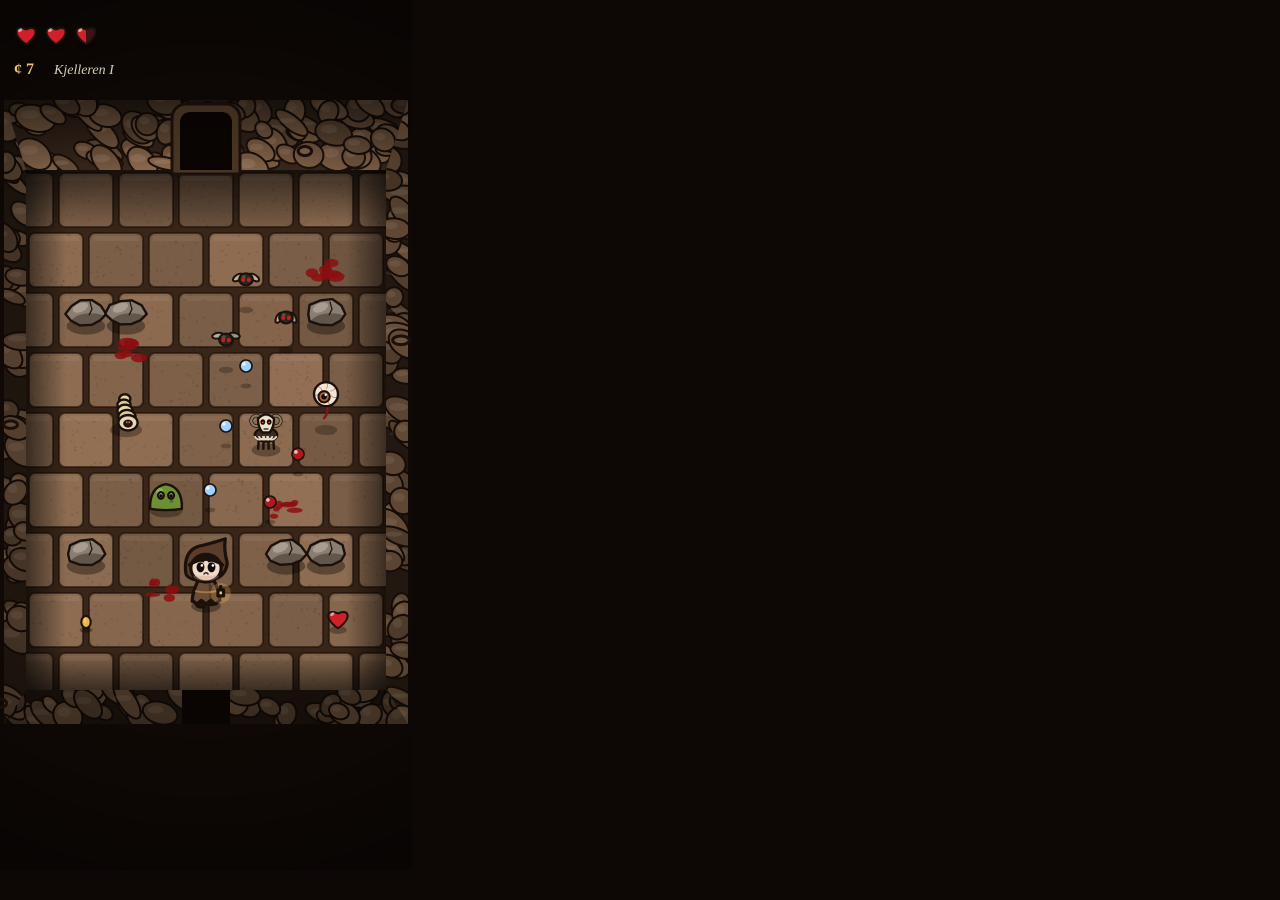
==== web/style-mock.html @ b042640f "Add hand-drawn sprite prototype and style mockup page sprites.js paints the hero, enemies and pickup" ====
<!doctype html>
<html><head><meta charset="utf-8"><meta name="viewport" content="width=device-width,initial-scale=1">
<style>html,body{margin:0;background:#0d0806;overflow:hidden}canvas{display:block}</style></head>
<body><canvas id="c"></canvas>
<script type="module">
import * as S from './js/sprites.js';
const params = new URLSearchParams(location.search);
const style = params.get('style') || 'light';
const c = document.getElementById('c');
const W = 412, H = 870, dpr = 2;
c.width = W * dpr; c.height = H * dpr; c.style.width = W + 'px'; c.style.height = H + 'px';
const g = c.getContext('2d');
g.scale(dpr, dpr);
let seed = 7;
const rnd = () => ((seed = (seed * 16807) % 2147483647) / 2147483647);

function stones(x0, y0, w, h, base, n) {
  g.save(); g.beginPath(); g.rect(x0, y0, w, h); g.clip();
  g.fillStyle = base; g.fillRect(x0, y0, w, h);
  for (let k = 0; k < n; k++) {
    const x = x0 + rnd() * w, y = y0 + rnd() * h, rx = 9 + rnd() * 12, ry = 6 + rnd() * 8;
    const v = 0.85 + rnd() * 0.35;
    g.fillStyle = `rgba(${120 * v},${90 * v},${66 * v},1)`;
    g.beginPath(); g.ellipse(x, y, rx, ry, rnd(), 0, Math.PI * 2); g.fill();
    g.strokeStyle = '#1c100b'; g.lineWidth = 2; g.stroke();
    g.fillStyle = 'rgba(255,230,200,0.12)';
    g.beginPath(); g.ellipse(x - rx * 0.25, y - ry * 0.3, rx * 0.45, ry * 0.35, 0, 0, Math.PI * 2); g.fill();
  }
  g.restore();
}

function room() {
  const s = 40, rw = 9 * s, rd = 13 * s;
  const rx = (W - rw) / 2, ry = 170;
  g.fillStyle = '#100906'; g.fillRect(0, 0, W, H);
  // walls in perspective: the top wall shows its face, the sides and bottom less
  const top = 70, side = 22, bot = 34;
  const poly = (pts, fill) => { g.beginPath(); pts.forEach(([x, y], i) => i ? g.lineTo(x, y) : g.moveTo(x, y)); g.closePath(); g.save(); g.clip(); fill(); g.restore(); g.strokeStyle = '#1c100b'; g.lineWidth = 3; g.stroke(); };
  poly([[rx - side, ry - top], [rx + rw + side, ry - top], [rx + rw, ry], [rx, ry]], () => { stones(rx - side, ry - top, rw + side * 2, top, '#3a281c', 90); const gr = g.createLinearGradient(0, ry - top, 0, ry); gr.addColorStop(0, 'rgba(0,0,0,0.5)'); gr.addColorStop(1, 'rgba(0,0,0,0)'); g.fillStyle = gr; g.fillRect(rx - side, ry - top, rw + side * 2, top); });
  poly([[rx - side, ry - top], [rx, ry], [rx, ry + rd], [rx - side, ry + rd + bot]], () => { stones(rx - side, ry - top, side, rd + top + bot, '#2e2016', 60); g.fillStyle = 'rgba(0,0,0,0.35)'; g.fillRect(rx - side, ry - top, side, rd + top + bot); });
  poly([[rx + rw + side, ry - top], [rx + rw + side, ry + rd + bot], [rx + rw, ry + rd], [rx + rw, ry]], () => { stones(rx + rw, ry - top, side, rd + top + bot, '#2e2016', 60); g.fillStyle = 'rgba(0,0,0,0.25)'; g.fillRect(rx + rw, ry - top, side, rd + top + bot); });
  poly([[rx, ry + rd], [rx + rw, ry + rd], [rx + rw + side, ry + rd + bot], [rx - side, ry + rd + bot]], () => { stones(rx - side, ry + rd, rw + side * 2, bot, '#2a1c13', 50); g.fillStyle = 'rgba(0,0,0,0.45)'; g.fillRect(rx - side, ry + rd, rw + side * 2, bot); });
  // floor: big uneven flagstones
  g.save(); g.beginPath(); g.rect(rx, ry, rw, rd); g.clip();
  g.fillStyle = '#3a2618'; g.fillRect(rx, ry, rw, rd);
  const fs = s * 1.5;
  for (let j = 0; j < rd / fs + 1; j++) for (let i = 0; i < rw / fs + 1; i++) {
    const v = 0.85 + rnd() * 0.3;
    const x = rx + i * fs + (j % 2 ? fs / 2 : 0) - fs / 2 + 3, y = ry + j * fs + 3;
    g.fillStyle = `rgb(${128 * v},${98 * v},${74 * v})`;
    g.beginPath(); g.roundRect(x, y, fs - 6, fs - 6, 6); g.fill();
    g.strokeStyle = 'rgba(28,16,11,0.6)'; g.lineWidth = 2; g.stroke();
    g.fillStyle = 'rgba(255,235,210,0.06)'; g.fillRect(x + 4, y + 3, fs - 14, 5);
  }
  for (let k = 0; k < 2500; k++) { g.fillStyle = `rgba(0,0,0,${rnd() * 0.12})`; g.fillRect(rx + rnd() * rw, ry + rnd() * rd, 2, 2); }
  // shadow falling off towards the walls
  const edge = (x0, y0, x1, y1, x, y, w, h) => { const gr = g.createLinearGradient(x0, y0, x1, y1); gr.addColorStop(0, 'rgba(0,0,0,0.55)'); gr.addColorStop(1, 'rgba(0,0,0,0)'); g.fillStyle = gr; g.fillRect(x, y, w, h); };
  edge(0, ry, 0, ry + 60, rx, ry, rw, 60);
  edge(0, ry + rd, 0, ry + rd - 40, rx, ry + rd - 40, rw, 40);
  edge(rx, 0, rx + 40, 0, rx, ry, 40, rd);
  edge(rx + rw, 0, rx + rw - 40, 0, rx + rw - 40, ry, 40, rd);
  g.restore();
  // doors
  const door = (x, y, w, h) => {
    g.fillStyle = '#4a3624'; g.strokeStyle = '#1c100b'; g.lineWidth = 3;
    g.beginPath(); g.roundRect(x - 8, y - 8, w + 16, h + 12, [14, 14, 2, 2]); g.fill(); g.stroke();
    g.fillStyle = '#0a0503'; g.beginPath(); g.roundRect(x, y, w, h, [10, 10, 0, 0]); g.fill();
  };
  door(W / 2 - 26, ry - 58, 52, 58);
  g.fillStyle = '#0a0503'; g.fillRect(W / 2 - 24, ry + rd, 48, bot);
  return { s, rx, ry, rw, rd };
}

function scene(t) {
  const R = room();
  const { s, rx, ry } = R;
  const at = (i, j) => [rx + (i + 0.5) * s, ry + (j + 0.5) * s];
  // blood and props
  for (const [i, j, sd] of [[2, 4, 1], [6, 8, 2], [3, 10, 3], [7, 2, 4]]) { const [x, y] = at(i, j); S.bloodSplat(g, x, y, s, sd); }
  const list = [];
  for (const [i, j] of [[1, 3], [2, 3], [7, 3], [1, 9], [7, 9], [6, 9]]) list.push(['rock', ...at(i, j), i * 7 + j]);
  list.push(['grub', ...at(2, 6)]);
  list.push(['fly', ...at(5, 3)]);
  list.push(['fly', ...at(6, 4)]);
  list.push(['fly', ...at(4.5, 4.5)]);
  list.push(['eye', ...at(7, 6)]);
  list.push(['slime', ...at(3, 8)]);
  list.push(['ram', ...at(5.5, 6.5)]);
  list.push(['coin', ...at(1, 11)]);
  list.push(['heart', ...at(7.3, 11)]);
  list.push(['hero', ...at(4, 10.4)]);
  list.sort((a, b) => a[2] - b[2]);
  for (const [k, x, y, sd] of list) {
    if (k === 'rock') S.rock(g, x, y + s * 0.4, s, sd);
    if (k === 'grub') S.grub(g, x, y, s, t);
    if (k === 'fly') S.fly(g, x, y, s, t + x);
    if (k === 'eye') S.eyeball(g, x, y, s, t, { look: [-0.6, 0.8] });
    if (k === 'slime') S.slime(g, x, y, s, t);
    if (k === 'ram') S.ram(g, x, y, s, t);
    if (k === 'coin') S.coin(g, x, y, s, t);
    if (k === 'heart') S.heart(g, x, y, s);
    if (k === 'hero') S.hero(g, x, y, s * 1.15, t, { facing: 'down', moving: true });
  }
  // tears in flight
  const [hx, hy] = at(4, 10.4);
  for (const [dx, dy] of [[0.1, -2.0], [0.5, -3.6], [1.0, -5.1]]) S.tear(g, hx + dx * s, hy - 0.9 * s + dy * s, s);
  for (const [i, j] of [[6.3, 7.2], [5.6, 8.4]]) { const [x, y] = at(i, j); S.tear(g, x, y - 0.6 * s, s, { enemy: true }); }
  if (style === 'moody') {
    // darkness with holes of light around the lantern and candles
    const dark = document.createElement('canvas');
    dark.width = W; dark.height = H;
    const d = dark.getContext('2d');
    d.fillStyle = 'rgba(8,4,2,0.82)';
    d.fillRect(0, 0, W, H);
    d.globalCompositeOperation = 'destination-out';
    for (const [x, y, r] of [[hx + 0.35 * s, hy - 0.4 * s, 190], [rx + 14, ry + 3 * s, 70], [rx + R.rw - 14, ry + 9 * s, 70]]) {
      const gr = d.createRadialGradient(x, y, 0, x, y, r);
      gr.addColorStop(0, 'rgba(0,0,0,1)'); gr.addColorStop(0.55, 'rgba(0,0,0,0.75)'); gr.addColorStop(1, 'rgba(0,0,0,0)');
      d.fillStyle = gr; d.fillRect(x - r, y - r, r * 2, r * 2);
    }
    g.drawImage(dark, 0, 0);
    g.globalCompositeOperation = 'overlay';
    const warm = g.createRadialGradient(hx, hy - 20, 0, hx, hy - 20, 200);
    warm.addColorStop(0, 'rgba(255,170,80,0.35)'); warm.addColorStop(1, 'rgba(255,170,80,0)');
    g.fillStyle = warm; g.fillRect(0, 0, W, H);
    g.globalCompositeOperation = 'source-over';
  } else {
    const v = g.createRadialGradient(W / 2, H / 2, H * 0.3, W / 2, H / 2, H * 0.62);
    v.addColorStop(0, 'rgba(0,0,0,0)'); v.addColorStop(1, 'rgba(0,0,0,0.6)');
    g.fillStyle = v; g.fillRect(0, 0, W, H);
  }
  // HUD
  for (let k = 0; k < 3; k++) S.heart(g, 26 + k * 30, 46, 40, { half: k === 2 });
  g.font = 'bold 16px Georgia'; g.fillStyle = '#e8c070'; g.fillText('¢ 7', 14, 74);
  g.fillStyle = '#d8cfbc'; g.font = 'italic 14px Georgia'; g.fillText('Kjelleren I', 54, 74);
}

function sheet(t) {
  g.fillStyle = '#2a1e16'; g.fillRect(0, 0, W, H);
  g.fillStyle = 'rgba(255,240,220,0.04)';
  for (let k = 0; k < 4000; k++) g.fillRect(rnd() * W, rnd() * H, 2, 2);
  g.fillStyle = '#e8dcc4'; g.font = 'bold 22px Georgia'; g.textAlign = 'center';
  g.fillText('Figurer i tegnet stil', W / 2, 36);
  const label = (txt, x, y) => { g.font = 'italic 13px Georgia'; g.fillStyle = '#c8b898'; g.fillText(txt, x, y); };
  const s = 70;
  S.hero(g, 70, 170, s, t, { facing: 'down' }); label('ned', 70, 192);
  S.hero(g, 165, 170, s, t, { facing: 'left', moving: true }); label('venstre', 165, 192);
  S.hero(g, 260, 170, s, t + 0.1, { facing: 'right', moving: true }); label('høyre', 260, 192);
  S.hero(g, 350, 170, s, t, { facing: 'up' }); label('opp', 350, 192);
  S.fly(g, 70, 330, s * 1.2, t); label('Flue', 70, 352);
  S.grub(g, 170, 330, s, t); label('Larve', 170, 352);
  S.eyeball(g, 270, 330, s, t); label('Glaner', 270, 352);
  S.ram(g, 360, 330, s, t); label('Beinvær', 360, 352);
  S.slime(g, 80, 480, s, t); label('Slim', 80, 502);
  S.bloat(g, 250, 520, s * 0.85, t); label('Den oppsvulmede (boss)', 250, 545);
  S.rock(g, 70, 640, s, 3); label('Stein', 70, 662);
  S.heart(g, 160, 640, s); label('Hjerte', 160, 662);
  S.coin(g, 240, 640, s, 0.2); label('Mynt', 240, 662);
  S.pedestal(g, 330, 640, s); label('Sokkel', 330, 662);
  S.tear(g, 90, 760, s); label('Skudd', 90, 800);
  S.tear(g, 180, 760, s, { color: '#ff8a3a' }); label('Ildskudd', 180, 800);
  S.tear(g, 270, 760, s, { color: '#8af0ff' }); label('Isskudd', 270, 800);
  S.tear(g, 350, 760, s, { enemy: true }); label('Fiendeskudd', 350, 800);
}

if (style === 'sheet') sheet(0.3); else scene(0.3);
window.done = true;
</script></body></html>
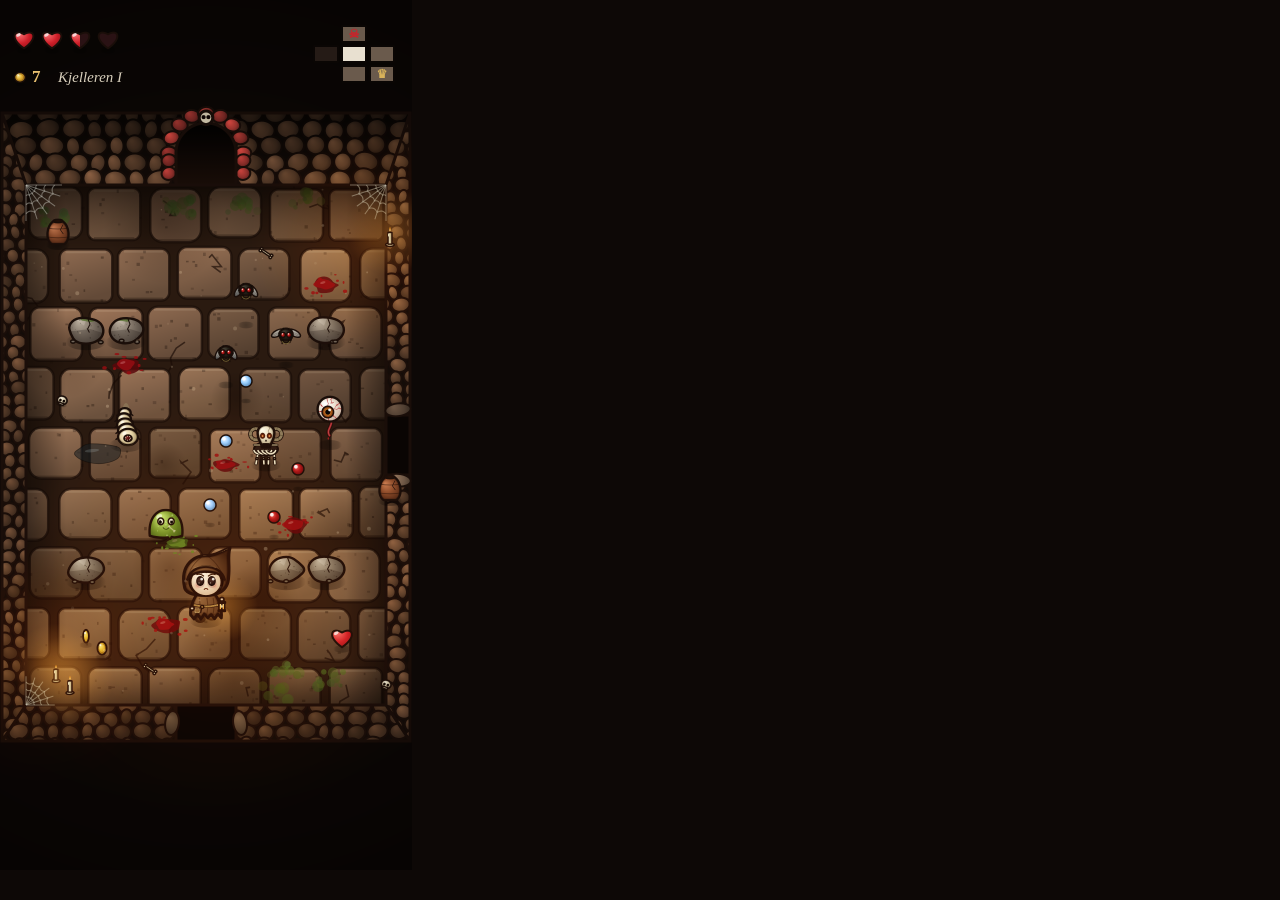
==== commit f3768e0c: "Richer drawn style: detailed sprites, props and room art Sprites get soft volume gradients, rim ligh" ====
--- a/web/style-mock.html
+++ b/web/style-mock.html
@@ -1,166 +1,155 @@
 <!doctype html>
 <html><head><meta charset="utf-8"><meta name="viewport" content="width=device-width,initial-scale=1">
+<title>Dypet – stilskisser</title>
 <style>html,body{margin:0;background:#0d0806;overflow:hidden}canvas{display:block}</style></head>
 <body><canvas id="c"></canvas>
 <script type="module">
+// Style mockups for choosing the game's look: ?style=light | moody | sheet
 import * as S from './js/sprites.js';
-const params = new URLSearchParams(location.search);
-const style = params.get('style') || 'light';
+import { drawRoom } from './js/roomart.js';
+
+const style = new URLSearchParams(location.search).get('style') || 'light';
 const c = document.getElementById('c');
 const W = 412, H = 870, dpr = 2;
 c.width = W * dpr; c.height = H * dpr; c.style.width = W + 'px'; c.style.height = H + 'px';
 const g = c.getContext('2d');
 g.scale(dpr, dpr);
-let seed = 7;
-const rnd = () => ((seed = (seed * 16807) % 2147483647) / 2147483647);
 
-function stones(x0, y0, w, h, base, n) {
-  g.save(); g.beginPath(); g.rect(x0, y0, w, h); g.clip();
-  g.fillStyle = base; g.fillRect(x0, y0, w, h);
-  for (let k = 0; k < n; k++) {
-    const x = x0 + rnd() * w, y = y0 + rnd() * h, rx = 9 + rnd() * 12, ry = 6 + rnd() * 8;
-    const v = 0.85 + rnd() * 0.35;
-    g.fillStyle = `rgba(${120 * v},${90 * v},${66 * v},1)`;
-    g.beginPath(); g.ellipse(x, y, rx, ry, rnd(), 0, Math.PI * 2); g.fill();
-    g.strokeStyle = '#1c100b'; g.lineWidth = 2; g.stroke();
-    g.fillStyle = 'rgba(255,230,200,0.12)';
-    g.beginPath(); g.ellipse(x - rx * 0.25, y - ry * 0.3, rx * 0.45, ry * 0.35, 0, 0, Math.PI * 2); g.fill();
+function scene(t) {
+  const s = 40, rw = 9 * s, rd = 13 * s, ox = (W - rw) / 2, oy = 185;
+  g.fillStyle = '#0c0705'; g.fillRect(0, 0, W, H);
+  drawRoom(g, { s, ox, oy, w: 9, d: 13, doors: { n: true, s: true, e: true, w: false }, seed: 5, doorStyle: { n: 'boss' } });
+  const at = (i, j) => [ox + (i + 0.5) * s, oy + (j + 0.5) * s];
+
+  // floor decals first
+  for (const [i, j, sd] of [[2, 4, 1], [6.2, 8, 2], [3, 10.5, 3], [7, 2, 4], [4.5, 6.5, 6]]) { const [x, y] = at(i, j); S.bloodSplat(g, x, y, s, sd); }
+  { const [x, y] = at(1.3, 6.2); S.puddle(g, x, y, s, 3); }
+  { const [x, y] = at(3.3, 8.2); S.bloodSplat(g, x, y + 10, s, 9, [90, 130, 40]); }
+
+  // things sorted by depth so nearer ones overlap farther ones
+  const list = [];
+  for (const [i, j, k] of [[1, 3, 1], [2, 3, 2], [7, 3, 3], [1, 9, 4], [7, 9, 5], [6, 9, 6]]) list.push(['rock', ...at(i, j), k]);
+  list.push(['skull', ...at(0.4, 5)], ['bone', ...at(5.5, 1.2)], ['bone', ...at(2.6, 11.6)], ['skull', ...at(8.5, 12.1)]);
+  list.push(['urn', ...at(0.3, 0.6)], ['urn', ...at(8.6, 7.0)]);
+  list.push(['candle', ...at(0.25, 11.9), 1], ['candle', ...at(0.6, 12.2), 2], ['candle', ...at(8.6, 1.0), 3]);
+  list.push(['grub', ...at(2, 6)]);
+  list.push(['fly', ...at(5, 3)], ['fly', ...at(6, 4)], ['fly', ...at(4.5, 4.5)]);
+  list.push(['eye', ...at(7.1, 6)]);
+  list.push(['slime', ...at(3, 8.3)]);
+  list.push(['ram', ...at(5.5, 6.5)]);
+  list.push(['coin', ...at(1, 11)], ['coin', ...at(1.4, 11.3)]);
+  list.push(['heart', ...at(7.4, 11.1)]);
+  list.push(['hero', ...at(4, 10.4)]);
+  list.sort((a, b) => a[2] - b[2]);
+  for (const [k, x, y, sd] of list) {
+    if (k === 'rock') S.rock(g, x, y + s * 0.42, s, sd);
+    if (k === 'skull') S.skull(g, x, y, s, sd || 0.3);
+    if (k === 'bone') S.bone(g, x, y, s, 0.6);
+    if (k === 'urn') S.urn(g, x, y + s * 0.4, s, 1);
+    if (k === 'candle') S.candle(g, x, y, s, t, sd);
+    if (k === 'grub') S.grub(g, x, y, s, t);
+    if (k === 'fly') S.fly(g, x, y, s, t + x * 0.1);
+    if (k === 'eye') S.eyeball(g, x, y, s, t, { look: [-0.6, 0.8] });
+    if (k === 'slime') S.slime(g, x, y, s, t);
+    if (k === 'ram') S.ram(g, x, y, s, t);
+    if (k === 'coin') S.coin(g, x, y, s, t + x);
+    if (k === 'heart') S.heart(g, x, y, s);
+    if (k === 'hero') S.hero(g, x, y, s * 1.2, t, { facing: 'down', moving: true });
+  }
+  // tears in flight
+  const [hx, hy] = at(4, 10.4);
+  for (const [dx, dy] of [[0.1, -2.0], [0.5, -3.6], [1.0, -5.1]]) S.tear(g, hx + dx * s, hy - 0.9 * s + dy * s, s);
+  for (const [i, j] of [[6.3, 7.2], [5.7, 8.4]]) { const [x, y] = at(i, j); S.tear(g, x, y - 0.6 * s, s, { enemy: true }); }
+
+  // light and air
+  if (style === 'moody') {
+    const dark = document.createElement('canvas');
+    dark.width = W; dark.height = H;
+    const d = dark.getContext('2d');
+    d.fillStyle = 'rgba(8,4,2,0.8)';
+    d.fillRect(0, 0, W, H);
+    d.globalCompositeOperation = 'destination-out';
+    for (const [x, y, r] of [[hx + 0.4 * s, hy - 0.4 * s, 210], [ox + 0.4 * s, oy + 12 * s, 90], [ox + 8.6 * s, oy + 1.4 * s, 90]]) {
+      const gr = d.createRadialGradient(x, y, 0, x, y, r);
+      gr.addColorStop(0, 'rgba(0,0,0,1)'); gr.addColorStop(0.5, 'rgba(0,0,0,0.8)'); gr.addColorStop(1, 'rgba(0,0,0,0)');
+      d.fillStyle = gr; d.fillRect(x - r, y - r, r * 2, r * 2);
+    }
+    g.drawImage(dark, 0, 0);
+  }
+  // warm light from the lantern and candles
+  g.globalCompositeOperation = 'soft-light';
+  for (const [x, y, r, a] of [[hx + 0.4 * s, hy - 0.4 * s, 220, 0.55], [ox + 0.4 * s, oy + 12 * s, 120, 0.5], [ox + 8.6 * s, oy + 1.4 * s, 120, 0.5]]) {
+    const gr = g.createRadialGradient(x, y, 0, x, y, r);
+    gr.addColorStop(0, `rgba(255,170,80,${a})`); gr.addColorStop(1, 'rgba(255,170,80,0)');
+    g.fillStyle = gr; g.fillRect(x - r, y - r, r * 2, r * 2);
+  }
+  g.globalCompositeOperation = 'source-over';
+  // dust motes
+  let sd = 3;
+  const rnd = () => ((sd = (sd * 16807) % 2147483647) / 2147483647);
+  for (let k = 0; k < 45; k++) {
+    g.fillStyle = `rgba(255,230,190,${0.08 + rnd() * 0.18})`;
+    g.beginPath(); g.arc(ox + rnd() * rw, oy + rnd() * rd, 0.6 + rnd() * 1.4, 0, Math.PI * 2); g.fill();
+  }
+  // vignette
+  const v = g.createRadialGradient(W / 2, H / 2 + 20, H * 0.28, W / 2, H / 2, H * 0.62);
+  v.addColorStop(0, 'rgba(0,0,0,0)'); v.addColorStop(1, `rgba(0,0,0,${style === 'moody' ? 0.75 : 0.55})`);
+  g.fillStyle = v; g.fillRect(0, 0, W, H);
+
+  // HUD
+  for (let k = 0; k < 3; k++) S.heart(g, 24 + k * 28, 50, 38, { half: k === 2 });
+  S.heart(g, 24 + 3 * 28, 50, 38, { empty: true });
+  S.coin(g, 20, 84, 30, 0);
+  g.font = 'bold 17px Georgia'; g.fillStyle = '#e8c070'; g.fillText('7', 32, 82);
+  g.fillStyle = '#d8cfbc'; g.font = 'italic 15px Georgia'; g.fillText('Kjelleren I', 58, 82);
+  // minimap
+  g.save();
+  g.translate(W - 98, 26);
+  for (const [mx, my, k] of [[1, 2, 'v'], [1, 1, 'c'], [2, 1, 'v'], [1, 0, 'b'], [0, 1, 's'], [2, 2, 't']]) {
+    g.fillStyle = k === 'c' ? '#e8e0d0' : k === 's' ? 'rgba(40,30,25,0.9)' : '#6a5a4c';
+    g.fillRect(mx * 28, my * 20, 24, 16);
+    g.strokeStyle = '#0a0604'; g.lineWidth = 2; g.strokeRect(mx * 28, my * 20, 24, 16);
+    if (k === 'b' || k === 't') {
+      g.font = 'bold 12px Georgia'; g.textAlign = 'center'; g.fillStyle = k === 'b' ? '#c4262c' : '#d8b25a';
+      g.fillText(k === 'b' ? '☠' : '♛', mx * 28 + 12, my * 20 + 12);
+    }
   }
   g.restore();
 }
 
-function room() {
-  const s = 40, rw = 9 * s, rd = 13 * s;
-  const rx = (W - rw) / 2, ry = 170;
-  g.fillStyle = '#100906'; g.fillRect(0, 0, W, H);
-  // walls in perspective: the top wall shows its face, the sides and bottom less
-  const top = 70, side = 22, bot = 34;
-  const poly = (pts, fill) => { g.beginPath(); pts.forEach(([x, y], i) => i ? g.lineTo(x, y) : g.moveTo(x, y)); g.closePath(); g.save(); g.clip(); fill(); g.restore(); g.strokeStyle = '#1c100b'; g.lineWidth = 3; g.stroke(); };
-  poly([[rx - side, ry - top], [rx + rw + side, ry - top], [rx + rw, ry], [rx, ry]], () => { stones(rx - side, ry - top, rw + side * 2, top, '#3a281c', 90); const gr = g.createLinearGradient(0, ry - top, 0, ry); gr.addColorStop(0, 'rgba(0,0,0,0.5)'); gr.addColorStop(1, 'rgba(0,0,0,0)'); g.fillStyle = gr; g.fillRect(rx - side, ry - top, rw + side * 2, top); });
-  poly([[rx - side, ry - top], [rx, ry], [rx, ry + rd], [rx - side, ry + rd + bot]], () => { stones(rx - side, ry - top, side, rd + top + bot, '#2e2016', 60); g.fillStyle = 'rgba(0,0,0,0.35)'; g.fillRect(rx - side, ry - top, side, rd + top + bot); });
-  poly([[rx + rw + side, ry - top], [rx + rw + side, ry + rd + bot], [rx + rw, ry + rd], [rx + rw, ry]], () => { stones(rx + rw, ry - top, side, rd + top + bot, '#2e2016', 60); g.fillStyle = 'rgba(0,0,0,0.25)'; g.fillRect(rx + rw, ry - top, side, rd + top + bot); });
-  poly([[rx, ry + rd], [rx + rw, ry + rd], [rx + rw + side, ry + rd + bot], [rx - side, ry + rd + bot]], () => { stones(rx - side, ry + rd, rw + side * 2, bot, '#2a1c13', 50); g.fillStyle = 'rgba(0,0,0,0.45)'; g.fillRect(rx - side, ry + rd, rw + side * 2, bot); });
-  // floor: big uneven flagstones
-  g.save(); g.beginPath(); g.rect(rx, ry, rw, rd); g.clip();
-  g.fillStyle = '#3a2618'; g.fillRect(rx, ry, rw, rd);
-  const fs = s * 1.5;
-  for (let j = 0; j < rd / fs + 1; j++) for (let i = 0; i < rw / fs + 1; i++) {
-    const v = 0.85 + rnd() * 0.3;
-    const x = rx + i * fs + (j % 2 ? fs / 2 : 0) - fs / 2 + 3, y = ry + j * fs + 3;
-    g.fillStyle = `rgb(${128 * v},${98 * v},${74 * v})`;
-    g.beginPath(); g.roundRect(x, y, fs - 6, fs - 6, 6); g.fill();
-    g.strokeStyle = 'rgba(28,16,11,0.6)'; g.lineWidth = 2; g.stroke();
-    g.fillStyle = 'rgba(255,235,210,0.06)'; g.fillRect(x + 4, y + 3, fs - 14, 5);
-  }
-  for (let k = 0; k < 2500; k++) { g.fillStyle = `rgba(0,0,0,${rnd() * 0.12})`; g.fillRect(rx + rnd() * rw, ry + rnd() * rd, 2, 2); }
-  // shadow falling off towards the walls
-  const edge = (x0, y0, x1, y1, x, y, w, h) => { const gr = g.createLinearGradient(x0, y0, x1, y1); gr.addColorStop(0, 'rgba(0,0,0,0.55)'); gr.addColorStop(1, 'rgba(0,0,0,0)'); g.fillStyle = gr; g.fillRect(x, y, w, h); };
-  edge(0, ry, 0, ry + 60, rx, ry, rw, 60);
-  edge(0, ry + rd, 0, ry + rd - 40, rx, ry + rd - 40, rw, 40);
-  edge(rx, 0, rx + 40, 0, rx, ry, 40, rd);
-  edge(rx + rw, 0, rx + rw - 40, 0, rx + rw - 40, ry, 40, rd);
-  g.restore();
-  // doors
-  const door = (x, y, w, h) => {
-    g.fillStyle = '#4a3624'; g.strokeStyle = '#1c100b'; g.lineWidth = 3;
-    g.beginPath(); g.roundRect(x - 8, y - 8, w + 16, h + 12, [14, 14, 2, 2]); g.fill(); g.stroke();
-    g.fillStyle = '#0a0503'; g.beginPath(); g.roundRect(x, y, w, h, [10, 10, 0, 0]); g.fill();
-  };
-  door(W / 2 - 26, ry - 58, 52, 58);
-  g.fillStyle = '#0a0503'; g.fillRect(W / 2 - 24, ry + rd, 48, bot);
-  return { s, rx, ry, rw, rd };
-}
-
-function scene(t) {
-  const R = room();
-  const { s, rx, ry } = R;
-  const at = (i, j) => [rx + (i + 0.5) * s, ry + (j + 0.5) * s];
-  // blood and props
-  for (const [i, j, sd] of [[2, 4, 1], [6, 8, 2], [3, 10, 3], [7, 2, 4]]) { const [x, y] = at(i, j); S.bloodSplat(g, x, y, s, sd); }
-  const list = [];
-  for (const [i, j] of [[1, 3], [2, 3], [7, 3], [1, 9], [7, 9], [6, 9]]) list.push(['rock', ...at(i, j), i * 7 + j]);
-  list.push(['grub', ...at(2, 6)]);
-  list.push(['fly', ...at(5, 3)]);
-  list.push(['fly', ...at(6, 4)]);
-  list.push(['fly', ...at(4.5, 4.5)]);
-  list.push(['eye', ...at(7, 6)]);
-  list.push(['slime', ...at(3, 8)]);
-  list.push(['ram', ...at(5.5, 6.5)]);
-  list.push(['coin', ...at(1, 11)]);
-  list.push(['heart', ...at(7.3, 11)]);
-  list.push(['hero', ...at(4, 10.4)]);
-  list.sort((a, b) => a[2] - b[2]);
-  for (const [k, x, y, sd] of list) {
-    if (k === 'rock') S.rock(g, x, y + s * 0.4, s, sd);
-    if (k === 'grub') S.grub(g, x, y, s, t);
-    if (k === 'fly') S.fly(g, x, y, s, t + x);
-    if (k === 'eye') S.eyeball(g, x, y, s, t, { look: [-0.6, 0.8] });
-    if (k === 'slime') S.slime(g, x, y, s, t);
-    if (k === 'ram') S.ram(g, x, y, s, t);
-    if (k === 'coin') S.coin(g, x, y, s, t);
-    if (k === 'heart') S.heart(g, x, y, s);
-    if (k === 'hero') S.hero(g, x, y, s * 1.15, t, { facing: 'down', moving: true });
-  }
-  // tears in flight
-  const [hx, hy] = at(4, 10.4);
-  for (const [dx, dy] of [[0.1, -2.0], [0.5, -3.6], [1.0, -5.1]]) S.tear(g, hx + dx * s, hy - 0.9 * s + dy * s, s);
-  for (const [i, j] of [[6.3, 7.2], [5.6, 8.4]]) { const [x, y] = at(i, j); S.tear(g, x, y - 0.6 * s, s, { enemy: true }); }
-  if (style === 'moody') {
-    // darkness with holes of light around the lantern and candles
-    const dark = document.createElement('canvas');
-    dark.width = W; dark.height = H;
-    const d = dark.getContext('2d');
-    d.fillStyle = 'rgba(8,4,2,0.82)';
-    d.fillRect(0, 0, W, H);
-    d.globalCompositeOperation = 'destination-out';
-    for (const [x, y, r] of [[hx + 0.35 * s, hy - 0.4 * s, 190], [rx + 14, ry + 3 * s, 70], [rx + R.rw - 14, ry + 9 * s, 70]]) {
-      const gr = d.createRadialGradient(x, y, 0, x, y, r);
-      gr.addColorStop(0, 'rgba(0,0,0,1)'); gr.addColorStop(0.55, 'rgba(0,0,0,0.75)'); gr.addColorStop(1, 'rgba(0,0,0,0)');
-      d.fillStyle = gr; d.fillRect(x - r, y - r, r * 2, r * 2);
-    }
-    g.drawImage(dark, 0, 0);
-    g.globalCompositeOperation = 'overlay';
-    const warm = g.createRadialGradient(hx, hy - 20, 0, hx, hy - 20, 200);
-    warm.addColorStop(0, 'rgba(255,170,80,0.35)'); warm.addColorStop(1, 'rgba(255,170,80,0)');
-    g.fillStyle = warm; g.fillRect(0, 0, W, H);
-    g.globalCompositeOperation = 'source-over';
-  } else {
-    const v = g.createRadialGradient(W / 2, H / 2, H * 0.3, W / 2, H / 2, H * 0.62);
-    v.addColorStop(0, 'rgba(0,0,0,0)'); v.addColorStop(1, 'rgba(0,0,0,0.6)');
-    g.fillStyle = v; g.fillRect(0, 0, W, H);
-  }
-  // HUD
-  for (let k = 0; k < 3; k++) S.heart(g, 26 + k * 30, 46, 40, { half: k === 2 });
-  g.font = 'bold 16px Georgia'; g.fillStyle = '#e8c070'; g.fillText('¢ 7', 14, 74);
-  g.fillStyle = '#d8cfbc'; g.font = 'italic 14px Georgia'; g.fillText('Kjelleren I', 54, 74);
-}
-
 function sheet(t) {
   g.fillStyle = '#2a1e16'; g.fillRect(0, 0, W, H);
-  g.fillStyle = 'rgba(255,240,220,0.04)';
-  for (let k = 0; k < 4000; k++) g.fillRect(rnd() * W, rnd() * H, 2, 2);
+  let sd = 9;
+  const rnd = () => ((sd = (sd * 16807) % 2147483647) / 2147483647);
+  for (let k = 0; k < 5000; k++) { g.fillStyle = `rgba(255,240,220,${rnd() * 0.05})`; g.fillRect(rnd() * W, rnd() * H, 2, 2); }
+  const v = g.createRadialGradient(W / 2, H / 2, H * 0.2, W / 2, H / 2, H * 0.7);
+  v.addColorStop(0, 'rgba(0,0,0,0)'); v.addColorStop(1, 'rgba(0,0,0,0.6)');
+  g.fillStyle = v; g.fillRect(0, 0, W, H);
   g.fillStyle = '#e8dcc4'; g.font = 'bold 22px Georgia'; g.textAlign = 'center';
-  g.fillText('Figurer i tegnet stil', W / 2, 36);
+  g.fillText('Figurer i tegnet stil', W / 2, 34);
   const label = (txt, x, y) => { g.font = 'italic 13px Georgia'; g.fillStyle = '#c8b898'; g.fillText(txt, x, y); };
-  const s = 70;
-  S.hero(g, 70, 170, s, t, { facing: 'down' }); label('ned', 70, 192);
-  S.hero(g, 165, 170, s, t, { facing: 'left', moving: true }); label('venstre', 165, 192);
-  S.hero(g, 260, 170, s, t + 0.1, { facing: 'right', moving: true }); label('høyre', 260, 192);
-  S.hero(g, 350, 170, s, t, { facing: 'up' }); label('opp', 350, 192);
-  S.fly(g, 70, 330, s * 1.2, t); label('Flue', 70, 352);
-  S.grub(g, 170, 330, s, t); label('Larve', 170, 352);
-  S.eyeball(g, 270, 330, s, t); label('Glaner', 270, 352);
-  S.ram(g, 360, 330, s, t); label('Beinvær', 360, 352);
-  S.slime(g, 80, 480, s, t); label('Slim', 80, 502);
-  S.bloat(g, 250, 520, s * 0.85, t); label('Den oppsvulmede (boss)', 250, 545);
-  S.rock(g, 70, 640, s, 3); label('Stein', 70, 662);
-  S.heart(g, 160, 640, s); label('Hjerte', 160, 662);
-  S.coin(g, 240, 640, s, 0.2); label('Mynt', 240, 662);
-  S.pedestal(g, 330, 640, s); label('Sokkel', 330, 662);
-  S.tear(g, 90, 760, s); label('Skudd', 90, 800);
-  S.tear(g, 180, 760, s, { color: '#ff8a3a' }); label('Ildskudd', 180, 800);
-  S.tear(g, 270, 760, s, { color: '#8af0ff' }); label('Isskudd', 270, 800);
-  S.tear(g, 350, 760, s, { enemy: true }); label('Fiendeskudd', 350, 800);
+  const s = 78;
+  S.hero(g, 62, 180, s, t, { facing: 'down' }); label('ned', 62, 202);
+  S.hero(g, 160, 180, s, t, { facing: 'left', moving: true }); label('venstre', 160, 202);
+  S.hero(g, 258, 180, s, t + 0.13, { facing: 'right', moving: true }); label('høyre', 258, 202);
+  S.hero(g, 352, 180, s, t, { facing: 'up' }); label('opp', 352, 202);
+  S.fly(g, 62, 340, s * 1.25, t); label('Flue', 62, 362);
+  S.grub(g, 165, 340, s, t); label('Larve', 165, 362);
+  S.eyeball(g, 265, 340, s, t); label('Glaner', 265, 362);
+  S.ram(g, 357, 340, s, t); label('Beinvær', 357, 362);
+  S.slime(g, 70, 500, s, t); label('Slim', 70, 522);
+  S.bloat(g, 255, 540, s * 0.85, t); label('Den oppsvulmede (boss)', 255, 565);
+  S.rock(g, 55, 665, s, 3); label('Stein', 55, 690);
+  S.urn(g, 135, 665, s, 1); label('Krukke', 135, 690);
+  S.candle(g, 200, 665, s, t, 2); label('Lys', 200, 690);
+  S.skull(g, 262, 660, s, 0.2); label('Hodeskalle', 262, 690);
+  S.pedestal(g, 350, 665, s); label('Sokkel', 350, 690);
+  S.heart(g, 50, 790, s); label('Hjerte', 50, 820);
+  S.coin(g, 120, 790, s, 0.2); label('Mynt', 120, 820);
+  S.tear(g, 190, 770, s); label('Skudd', 190, 820);
+  S.tear(g, 252, 770, s, { color: '#ff8a3a' }); label('Ild', 252, 820);
+  S.tear(g, 310, 770, s, { color: '#8af0ff' }); label('Is', 310, 820);
+  S.tear(g, 370, 770, s, { enemy: true }); label('Fiende', 370, 820);
 }
 
 if (style === 'sheet') sheet(0.3); else scene(0.3);
